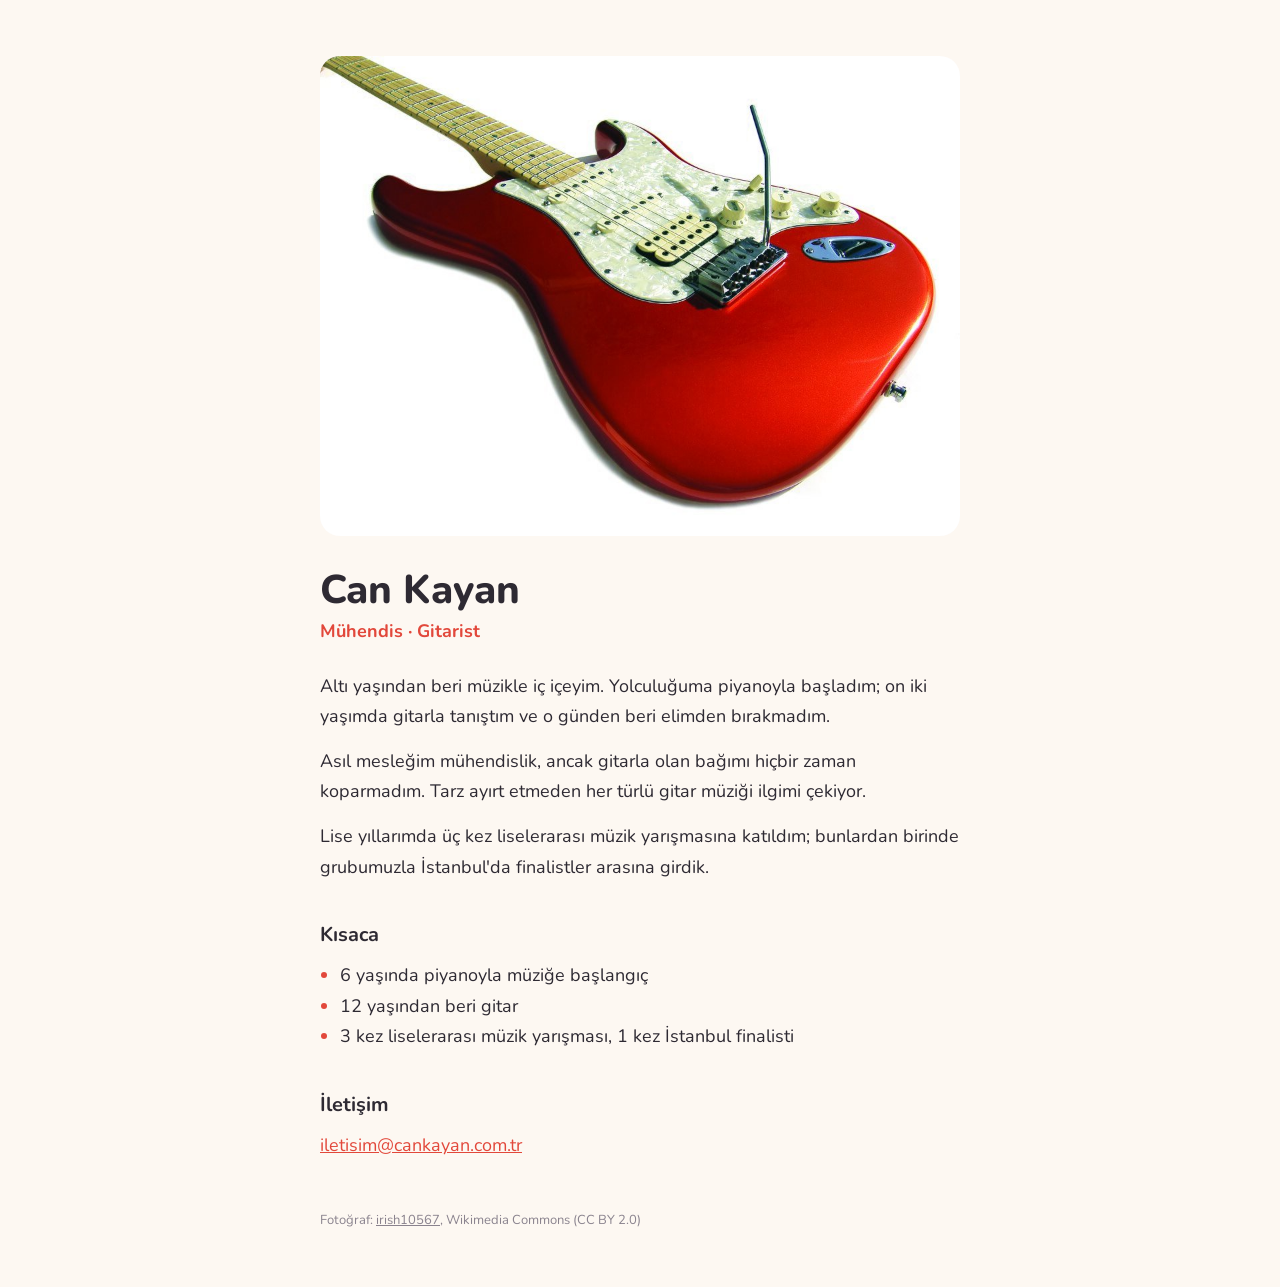
==== docs/index.html @ 17ed942e "Sade gitar özgeçmiş sayfası eklendi. Co-Authored-By: Claude Opus 5.5 <noreply@anthropic.com>" ====
<!DOCTYPE html>
<html lang="tr">
<head>
  <meta charset="UTF-8">
  <meta name="viewport" content="width=device-width, initial-scale=1">
  <title>Can Kayan · Gitar</title>
  <link rel="preconnect" href="https://fonts.googleapis.com">
  <link rel="preconnect" href="https://fonts.gstatic.com" crossorigin>
  <link href="https://fonts.googleapis.com/css2?family=Nunito:wght@400;700;800&display=swap" rel="stylesheet">
  <style>
    body {
      margin: 0;
      background: #fdf8f2;
      color: #2e2a33;
      font: 400 18px/1.7 "Nunito", system-ui, sans-serif;
    }
    main { max-width: 640px; margin: 0 auto; padding: 56px 16px; }
    img { width: 100%; height: auto; display: block; border-radius: 20px; }
    h1 { font-size: 40px; font-weight: 800; line-height: 1.1; margin: 32px 0 4px; }
    h2 { font-size: 20px; margin: 36px 0 8px; }
    .unvan { color: #e2483b; font-weight: 700; margin: 0 0 24px; }
    p { margin: 0 0 14px; }
    ul { padding-left: 20px; margin: 0; }
    li::marker { color: #e2483b; }
    a { color: #e2483b; }
    footer { margin-top: 48px; font-size: 13px; color: #8a838e; }
    footer a { color: inherit; }
  </style>
</head>
<body>
  <main>
    <img src="images/gitar-kirmizi.jpg" alt="Kırmızı elektro gitar" width="960" height="720">

    <h1>Can Kayan</h1>
    <p class="unvan">Mühendis · Gitarist</p>

    <p>
      Altı yaşından beri müzikle iç içeyim. Yolculuğuma piyanoyla başladım;
      on iki yaşımda gitarla tanıştım ve o günden beri elimden bırakmadım.
    </p>
    <p>
      Asıl mesleğim mühendislik, ancak gitarla olan bağımı hiçbir zaman koparmadım.
      Tarz ayırt etmeden her türlü gitar müziği ilgimi çekiyor.
    </p>
    <p>
      Lise yıllarımda üç kez liselerarası müzik yarışmasına katıldım; bunlardan
      birinde grubumuzla İstanbul'da finalistler arasına girdik.
    </p>

    <h2>Kısaca</h2>
    <ul>
      <li>6 yaşında piyanoyla müziğe başlangıç</li>
      <li>12 yaşından beri gitar</li>
      <li>3 kez liselerarası müzik yarışması, 1 kez İstanbul finalisti</li>
    </ul>

    <h2>İletişim</h2>
    <p><a href="mailto:iletisim@cankayan.com.tr">iletisim@cankayan.com.tr</a></p>

    <footer>
      Fotoğraf: <a href="https://commons.wikimedia.org/wiki/File:Fender_Deluxe_Stratocaster_HSS_(2008-11-02_12.49.15_by_irish10567).jpg">irish10567</a>, Wikimedia Commons (CC BY 2.0)
    </footer>
  </main>
</body>
</html>
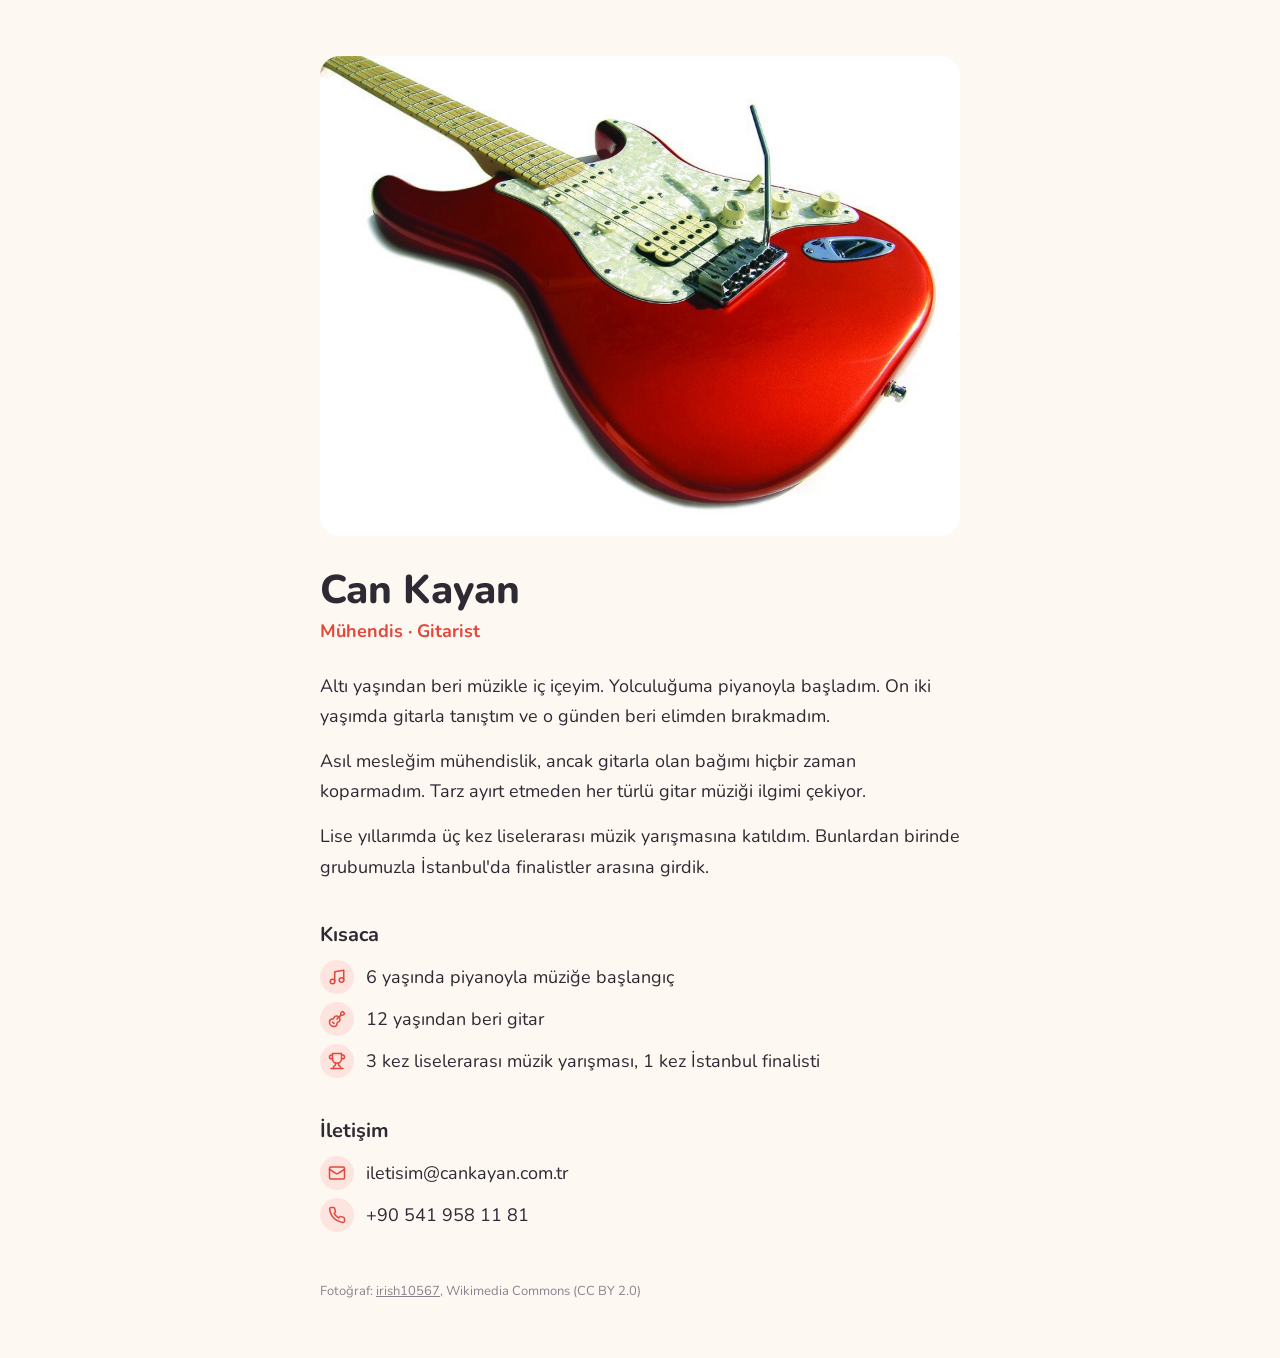
==== commit b2e2ca1b: "İkonlar eklendi. Co-Authored-By: Claude Opus 5.5 <noreply@anthropic.com>" ====
--- a/docs/index.html
+++ b/docs/index.html
@@ -20,9 +20,20 @@
     h2 { font-size: 20px; margin: 36px 0 8px; }
     .unvan { color: #e2483b; font-weight: 700; margin: 0 0 24px; }
     p { margin: 0 0 14px; }
-    ul { padding-left: 20px; margin: 0; }
-    li::marker { color: #e2483b; }
+    ul { list-style: none; padding: 0; margin: 0; }
+    li { display: flex; align-items: center; gap: 12px; margin-bottom: 8px; }
     a { color: #e2483b; }
+    .ikon {
+      width: 34px; height: 34px; flex: none;
+      display: grid; place-items: center;
+      background: #fde4df; color: #e2483b; border-radius: 50%;
+    }
+    .ikon svg {
+      width: 18px; height: 18px;
+      fill: none; stroke: currentColor; stroke-width: 2; stroke-linecap: round; stroke-linejoin: round;
+    }
+    .iletisim a { color: inherit; text-decoration: none; }
+    .iletisim a:hover { color: #e2483b; }
     footer { margin-top: 48px; font-size: 13px; color: #8a838e; }
     footer a { color: inherit; }
   </style>
@@ -35,27 +46,39 @@
     <p class="unvan">Mühendis · Gitarist</p>
 
     <p>
-      Altı yaşından beri müzikle iç içeyim. Yolculuğuma piyanoyla başladım;
-      on iki yaşımda gitarla tanıştım ve o günden beri elimden bırakmadım.
+      Altı yaşından beri müzikle iç içeyim. Yolculuğuma piyanoyla başladım.
+      On iki yaşımda gitarla tanıştım ve o günden beri elimden bırakmadım.
     </p>
     <p>
       Asıl mesleğim mühendislik, ancak gitarla olan bağımı hiçbir zaman koparmadım.
       Tarz ayırt etmeden her türlü gitar müziği ilgimi çekiyor.
     </p>
     <p>
-      Lise yıllarımda üç kez liselerarası müzik yarışmasına katıldım; bunlardan
+      Lise yıllarımda üç kez liselerarası müzik yarışmasına katıldım. Bunlardan
       birinde grubumuzla İstanbul'da finalistler arasına girdik.
     </p>
 
     <h2>Kısaca</h2>
     <ul>
-      <li>6 yaşında piyanoyla müziğe başlangıç</li>
-      <li>12 yaşından beri gitar</li>
-      <li>3 kez liselerarası müzik yarışması, 1 kez İstanbul finalisti</li>
+      <li><span class="ikon"><svg><use href="#i-nota"/></svg></span>6 yaşında piyanoyla müziğe başlangıç</li>
+      <li><span class="ikon"><svg><use href="#i-gitar"/></svg></span>12 yaşından beri gitar</li>
+      <li><span class="ikon"><svg><use href="#i-kupa"/></svg></span>3 kez liselerarası müzik yarışması, 1 kez İstanbul finalisti</li>
     </ul>
 
     <h2>İletişim</h2>
-    <p><a href="mailto:iletisim@cankayan.com.tr">iletisim@cankayan.com.tr</a></p>
+    <ul class="iletisim">
+      <li><span class="ikon"><svg><use href="#i-posta"/></svg></span><a href="mailto:iletisim@cankayan.com.tr">iletisim@cankayan.com.tr</a></li>
+      <li><span class="ikon"><svg><use href="#i-telefon"/></svg></span><a href="tel:+905419581181">+90 541 958 11 81</a></li>
+    </ul>
+
+    <!-- Lucide ikonları (ISC lisansı) -->
+    <svg width="0" height="0" style="position: absolute" aria-hidden="true">
+      <symbol id="i-nota" viewBox="0 0 24 24"><path d="M9 18V5l12-2v13"/><circle cx="6" cy="18" r="3"/><circle cx="18" cy="16" r="3"/></symbol>
+      <symbol id="i-gitar" viewBox="0 0 24 24"><path d="m11.9 12.1 4.514-4.514"/><path d="M20.1 2.3a1 1 0 0 0-1.4 0l-1.114 1.114A2 2 0 0 0 17 4.828v1.344a2 2 0 0 1-.586 1.414A2 2 0 0 1 17.828 7h1.344a2 2 0 0 0 1.414-.586L21.7 5.3a1 1 0 0 0 0-1.4z"/><path d="m6 16 2 2"/><path d="M8.2 9.9C8.7 8.8 9.8 8 11 8c2.8 0 5 2.2 5 5 0 1.2-.8 2.3-1.9 2.8l-.9.4A2 2 0 0 0 12 18a4 4 0 0 1-4 4c-3.3 0-6-2.7-6-6a4 4 0 0 1 4-4 2 2 0 0 0 1.8-1.2z"/></symbol>
+      <symbol id="i-kupa" viewBox="0 0 24 24"><path d="M6 9H4.5a2.5 2.5 0 0 1 0-5H6"/><path d="M18 9h1.5a2.5 2.5 0 0 0 0-5H18"/><path d="M4 22h16"/><path d="M10 14.66V17c0 .55-.47.98-.97 1.21C7.85 18.75 7 20.24 7 22"/><path d="M14 14.66V17c0 .55.47.98.97 1.21C16.15 18.75 17 20.24 17 22"/><path d="M18 2H6v7a6 6 0 0 0 12 0V2Z"/></symbol>
+      <symbol id="i-posta" viewBox="0 0 24 24"><rect width="20" height="16" x="2" y="4" rx="2"/><path d="m22 7-8.97 5.7a1.94 1.94 0 0 1-2.06 0L2 7"/></symbol>
+      <symbol id="i-telefon" viewBox="0 0 24 24"><path d="M22 16.92v3a2 2 0 0 1-2.18 2 19.79 19.79 0 0 1-8.63-3.07 19.5 19.5 0 0 1-6-6 19.79 19.79 0 0 1-3.07-8.67A2 2 0 0 1 4.11 2h3a2 2 0 0 1 2 1.72 12.84 12.84 0 0 0 .7 2.81 2 2 0 0 1-.45 2.11L8.09 9.91a16 16 0 0 0 6 6l1.27-1.27a2 2 0 0 1 2.11-.45 12.84 12.84 0 0 0 2.81.7A2 2 0 0 1 22 16.92z"/></symbol>
+    </svg>
 
     <footer>
       Fotoğraf: <a href="https://commons.wikimedia.org/wiki/File:Fender_Deluxe_Stratocaster_HSS_(2008-11-02_12.49.15_by_irish10567).jpg">irish10567</a>, Wikimedia Commons (CC BY 2.0)
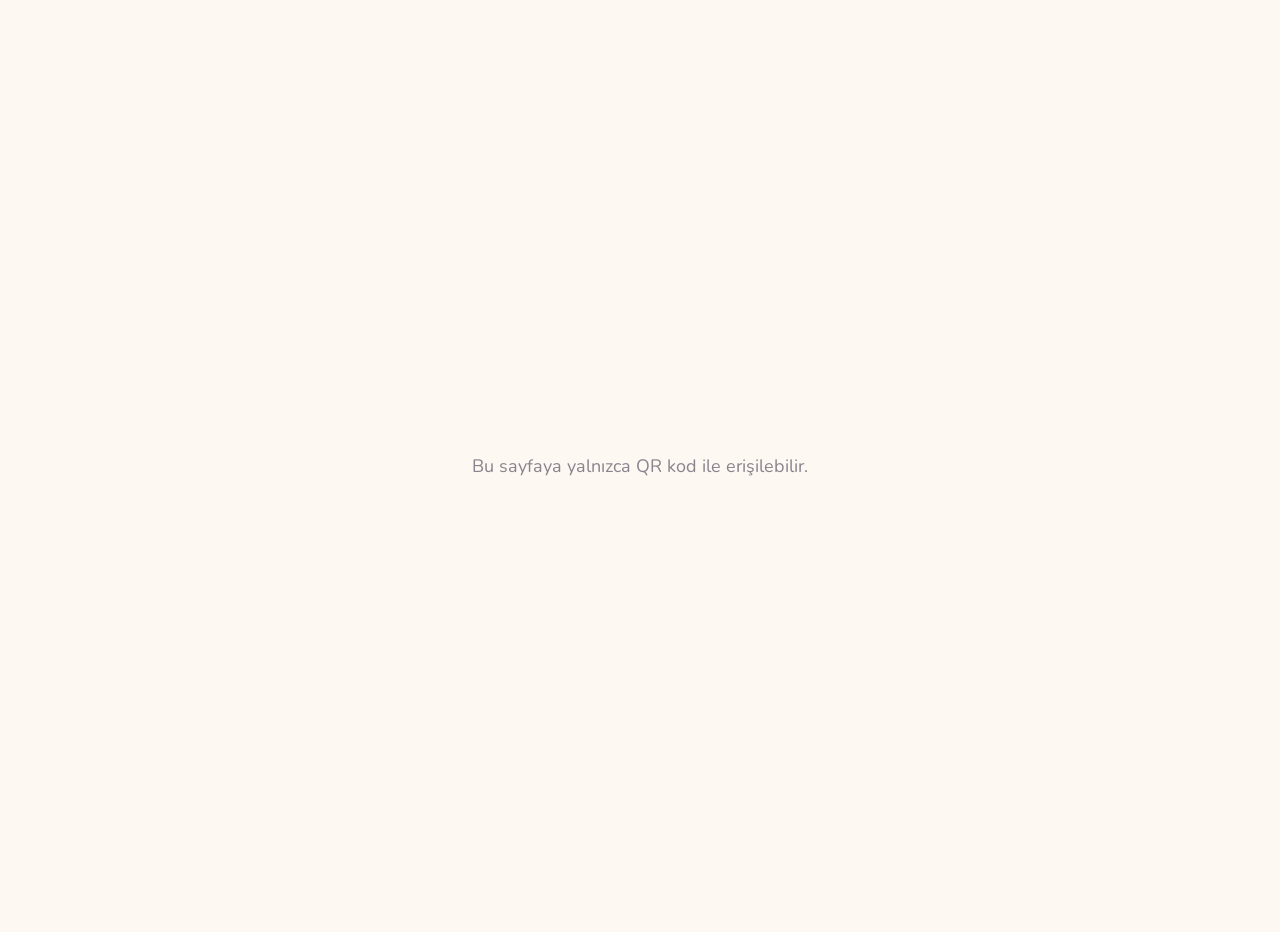
==== commit d792fc67: "Sayfa yalnızca QR kod linkiyle açılacak şekilde düzenlendi. Co-Authored-By: Claude Opus 5.5 <noreply" ====
--- a/docs/index.html
+++ b/docs/index.html
@@ -3,7 +3,15 @@
 <head>
   <meta charset="UTF-8">
   <meta name="viewport" content="width=device-width, initial-scale=1">
+  <meta name="robots" content="noindex, nofollow">
   <title>Can Kayan · Gitar</title>
+  <script>
+    // Sayfa yalnızca QR koddaki link ile açılır: https://www.cankayan.com.tr/?qrvalue=dYGYGMZd
+    var QR_DEGERI = "dYGYGMZd";
+    if (new URLSearchParams(location.search).get("qrvalue") === QR_DEGERI) {
+      document.documentElement.classList.add("acik");
+    }
+  </script>
   <link rel="preconnect" href="https://fonts.googleapis.com">
   <link rel="preconnect" href="https://fonts.gstatic.com" crossorigin>
   <link href="https://fonts.googleapis.com/css2?family=Nunito:wght@400;700;800&display=swap" rel="stylesheet">
@@ -36,9 +44,13 @@
     .iletisim a:hover { color: #e2483b; }
     footer { margin-top: 48px; font-size: 13px; color: #8a838e; }
     footer a { color: inherit; }
+    main, .acik .kapali { display: none; }
+    .acik main { display: block; }
+    .kapali { min-height: 100vh; display: grid; place-items: center; padding: 16px; text-align: center; color: #8a838e; }
   </style>
 </head>
 <body>
+  <div class="kapali">Bu sayfaya yalnızca QR kod ile erişilebilir.</div>
   <main>
     <img src="images/gitar-kirmizi.jpg" alt="Kırmızı elektro gitar" width="960" height="720">
 
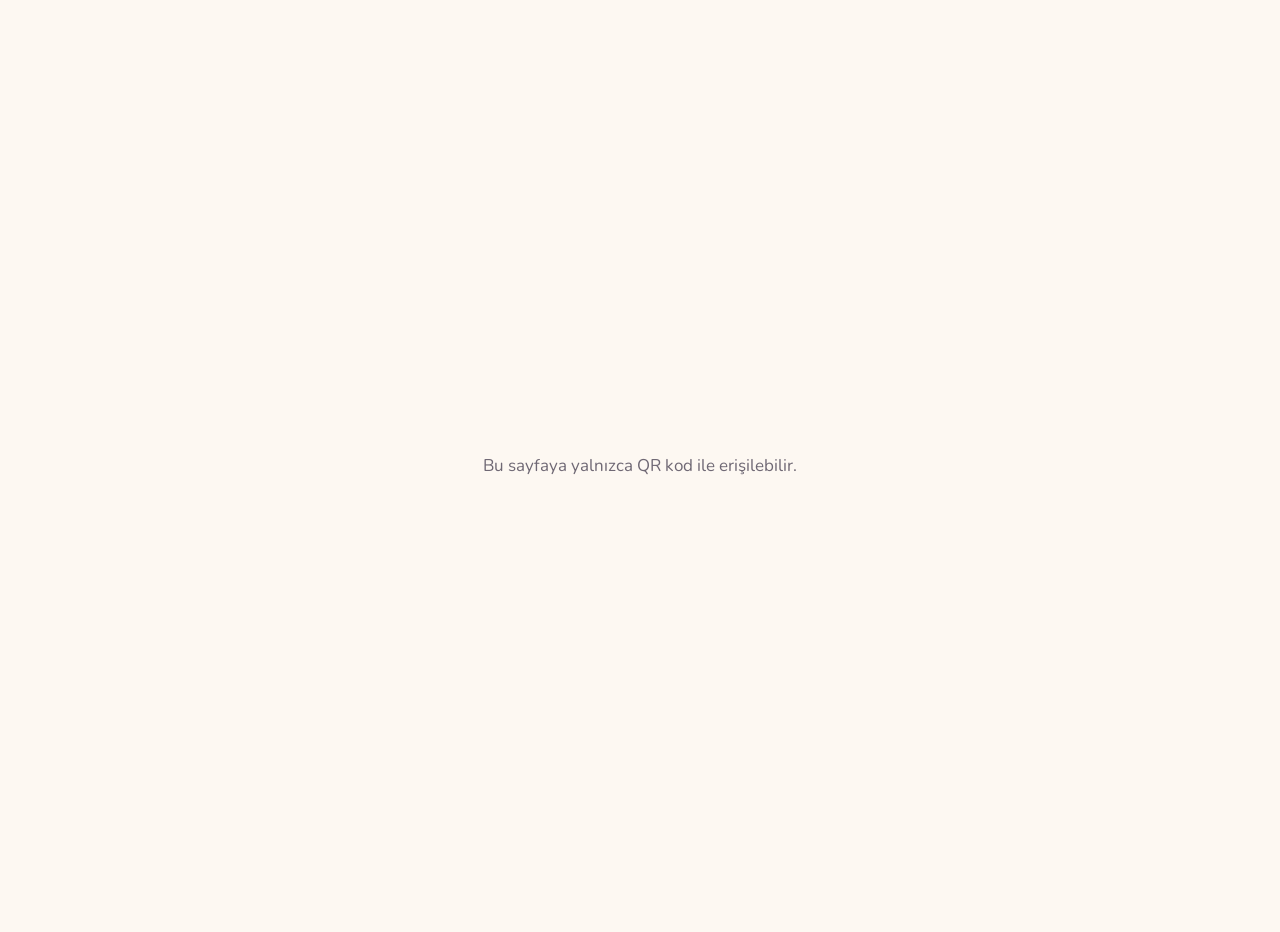
==== commit 1f700487: "Ana sayfa sade gitar dersi sayfasıyla değiştirildi. Co-Authored-By: Claude Opus 5.5 <noreply@anthrop" ====
--- a/docs/index.html
+++ b/docs/index.html
@@ -2,9 +2,9 @@
 <html lang="tr">
 <head>
   <meta charset="UTF-8">
-  <meta name="viewport" content="width=device-width, initial-scale=1">
+  <meta name="viewport" content="width=device-width, initial-scale=1, viewport-fit=cover">
   <meta name="robots" content="noindex, nofollow">
-  <title>Can Kayan · Gitar</title>
+  <title>Can Kayan Gitar Dersleri</title>
   <script>
     // Sayfa yalnızca QR koddaki link ile açılır: https://www.cankayan.com.tr/?qrvalue=dYGYGMZd
     var QR_DEGERI = "dYGYGMZd";
@@ -16,85 +16,208 @@
   <link rel="preconnect" href="https://fonts.gstatic.com" crossorigin>
   <link href="https://fonts.googleapis.com/css2?family=Nunito:wght@400;700;800&display=swap" rel="stylesheet">
   <style>
+    /* Tek sütun, sade bölümler; mevcut sitenin krem + kırmızı çizgisi */
+    :root {
+      --bg: #fdf8f2;
+      --yuzey: #ffffff;
+      --yazi: #2e2a33;
+      --soluk: #6f6874;
+      --vurgu: #d63f32;
+      --vurgu-acik: #fde4df;
+      --cizgi: #efe4d8;
+      --font: "Nunito", system-ui, -apple-system, "Segoe UI", sans-serif;
+    }
+    @media (prefers-color-scheme: dark) {
+      :root:not([data-theme="light"]) {
+        --bg: #1d1a1f; --yuzey: #29252b; --yazi: #f2ece6; --soluk: #b3aab5;
+        --vurgu: #ff7a6b; --vurgu-acik: #45282a; --cizgi: #3a3438;
+        color-scheme: dark;
+      }
+    }
+    :root[data-theme="dark"] {
+      --bg: #1d1a1f; --yuzey: #29252b; --yazi: #f2ece6; --soluk: #b3aab5;
+      --vurgu: #ff7a6b; --vurgu-acik: #45282a; --cizgi: #3a3438;
+      color-scheme: dark;
+    }
+
     body {
       margin: 0;
-      background: #fdf8f2;
-      color: #2e2a33;
-      font: 400 18px/1.7 "Nunito", system-ui, sans-serif;
-    }
-    main { max-width: 640px; margin: 0 auto; padding: 56px 16px; }
-    img { width: 100%; height: auto; display: block; border-radius: 20px; }
-    h1 { font-size: 40px; font-weight: 800; line-height: 1.1; margin: 32px 0 4px; }
-    h2 { font-size: 20px; margin: 36px 0 8px; }
-    .unvan { color: #e2483b; font-weight: 700; margin: 0 0 24px; }
-    p { margin: 0 0 14px; }
-    ul { list-style: none; padding: 0; margin: 0; }
-    li { display: flex; align-items: center; gap: 12px; margin-bottom: 8px; }
-    a { color: #e2483b; }
+      background: var(--bg);
+      color: var(--yazi);
+      font: 400 17px/1.7 var(--font);
+    }
+    main {
+      max-width: 720px; margin: 0 auto;
+      padding-block: 48px 40px;
+      padding-left: max(16px, env(safe-area-inset-left, 0px));
+      padding-right: max(16px, env(safe-area-inset-right, 0px));
+      display: grid; gap: 56px;
+    }
+    img { max-width: 100%; height: auto; display: block; }
+    h1, h2, h3 { margin: 0; line-height: 1.2; text-wrap: balance; }
+    h1 { font-size: clamp(32px, 6vw, 44px); font-weight: 800; }
+    h2 { font-size: 24px; font-weight: 800; margin-bottom: 16px; }
+    h3 { font-size: 17px; font-weight: 800; }
+    p { margin: 0; }
+    a { color: var(--vurgu); }
+    a:focus-visible { outline: 3px solid var(--vurgu); outline-offset: 3px; border-radius: 6px; }
+
+    .ust-baslik {
+      font-size: 13px; font-weight: 800; letter-spacing: .08em; text-transform: uppercase;
+      color: var(--vurgu); margin-bottom: 8px;
+    }
+    .soluk { color: var(--soluk); }
+
+    /* Üst kısım */
+    .giris { display: grid; gap: 24px; }
+    .giris img { border-radius: 20px; }
+    .giris .metin { display: grid; gap: 14px; }
+    .buton {
+      justify-self: start;
+      display: inline-block; padding: 12px 24px; border-radius: 999px;
+      background: var(--vurgu); color: var(--bg); font-weight: 800; text-decoration: none;
+    }
+
+    /* İkonlu maddeler */
     .ikon {
-      width: 34px; height: 34px; flex: none;
+      width: 38px; height: 38px; flex: none;
       display: grid; place-items: center;
-      background: #fde4df; color: #e2483b; border-radius: 50%;
+      background: var(--vurgu-acik); color: var(--vurgu); border-radius: 50%;
     }
     .ikon svg {
-      width: 18px; height: 18px;
+      width: 19px; height: 19px;
       fill: none; stroke: currentColor; stroke-width: 2; stroke-linecap: round; stroke-linejoin: round;
     }
-    .iletisim a { color: inherit; text-decoration: none; }
-    .iletisim a:hover { color: #e2483b; }
-    footer { margin-top: 48px; font-size: 13px; color: #8a838e; }
+    .maddeler { display: grid; grid-template-columns: 1fr 1fr; gap: 24px; }
+    .madde { display: flex; gap: 14px; min-width: 0; }
+    .madde p { font-size: 15.5px; color: var(--soluk); }
+
+    /* Adımlar */
+    .adimlar { list-style: none; margin: 0; padding: 0; display: grid; grid-template-columns: repeat(3, 1fr); gap: 16px; counter-reset: adim; }
+    .adimlar li { counter-increment: adim; border-top: 3px solid var(--vurgu); padding-top: 12px; min-width: 0; }
+    .adimlar li::before { content: counter(adim); font-weight: 800; color: var(--vurgu); font-size: 15px; }
+    .adimlar p { font-size: 15.5px; color: var(--soluk); }
+
+    /* Ders seçenekleri */
+    .secenekler { display: grid; grid-template-columns: 1fr 1fr; gap: 16px; margin-bottom: 14px; }
+    .secenek { background: var(--yuzey); border: 1.5px solid var(--cizgi); border-radius: 16px; padding: 18px 20px; display: flex; gap: 14px; }
+    .secenek p { font-size: 15.5px; color: var(--soluk); }
+
+    /* İletişim */
+    .iletisim { list-style: none; margin: 0; padding: 0; display: grid; gap: 10px; }
+    .iletisim li { display: flex; align-items: center; gap: 14px; }
+    .iletisim a { color: inherit; text-decoration: none; font-weight: 700; }
+    .iletisim a:hover { color: var(--vurgu); }
+
+    footer { font-size: 13px; color: var(--soluk); border-top: 1px solid var(--cizgi); padding-top: 16px; }
     footer a { color: inherit; }
+
     main, .acik .kapali { display: none; }
-    .acik main { display: block; }
-    .kapali { min-height: 100vh; display: grid; place-items: center; padding: 16px; text-align: center; color: #8a838e; }
+    .acik main { display: grid; }
+    .kapali { min-height: 100vh; display: grid; place-items: center; padding: 16px; text-align: center; color: var(--soluk); }
+
+    @media (max-width: 600px) {
+      main { gap: 44px; padding-block: 28px 32px; }
+      .maddeler, .adimlar, .secenekler { grid-template-columns: 1fr; }
+    }
   </style>
 </head>
 <body>
   <div class="kapali">Bu sayfaya yalnızca QR kod ile erişilebilir.</div>
   <main>
-    <img src="images/gitar-kirmizi.jpg" alt="Kırmızı elektro gitar" width="960" height="720">
-
-    <h1>Can Kayan</h1>
-    <p class="unvan">Mühendis · Gitarist</p>
-
-    <p>
-      Altı yaşından beri müzikle iç içeyim. Yolculuğuma piyanoyla başladım.
-      On iki yaşımda gitarla tanıştım ve o günden beri elimden bırakmadım.
-    </p>
-    <p>
-      Asıl mesleğim mühendislik, ancak gitarla olan bağımı hiçbir zaman koparmadım.
-      Tarz ayırt etmeden her türlü gitar müziği ilgimi çekiyor.
-    </p>
-    <p>
-      Lise yıllarımda üç kez liselerarası müzik yarışmasına katıldım. Bunlardan
-      birinde grubumuzla İstanbul'da finalistler arasına girdik.
-    </p>
-
-    <h2>Kısaca</h2>
-    <ul>
-      <li><span class="ikon"><svg><use href="#i-nota"/></svg></span>6 yaşında piyanoyla müziğe başlangıç</li>
-      <li><span class="ikon"><svg><use href="#i-gitar"/></svg></span>12 yaşından beri gitar</li>
-      <li><span class="ikon"><svg><use href="#i-kupa"/></svg></span>3 kez liselerarası müzik yarışması, 1 kez İstanbul finalisti</li>
-    </ul>
-
-    <h2>İletişim</h2>
-    <ul class="iletisim">
-      <li><span class="ikon"><svg><use href="#i-posta"/></svg></span><a href="mailto:iletisim@cankayan.com.tr">iletisim@cankayan.com.tr</a></li>
-      <li><span class="ikon"><svg><use href="#i-telefon"/></svg></span><a href="tel:+905419581181">+90 541 958 11 81</a></li>
-    </ul>
-
-    <!-- Lucide ikonları (ISC lisansı) -->
-    <svg width="0" height="0" style="position: absolute" aria-hidden="true">
-      <symbol id="i-nota" viewBox="0 0 24 24"><path d="M9 18V5l12-2v13"/><circle cx="6" cy="18" r="3"/><circle cx="18" cy="16" r="3"/></symbol>
-      <symbol id="i-gitar" viewBox="0 0 24 24"><path d="m11.9 12.1 4.514-4.514"/><path d="M20.1 2.3a1 1 0 0 0-1.4 0l-1.114 1.114A2 2 0 0 0 17 4.828v1.344a2 2 0 0 1-.586 1.414A2 2 0 0 1 17.828 7h1.344a2 2 0 0 0 1.414-.586L21.7 5.3a1 1 0 0 0 0-1.4z"/><path d="m6 16 2 2"/><path d="M8.2 9.9C8.7 8.8 9.8 8 11 8c2.8 0 5 2.2 5 5 0 1.2-.8 2.3-1.9 2.8l-.9.4A2 2 0 0 0 12 18a4 4 0 0 1-4 4c-3.3 0-6-2.7-6-6a4 4 0 0 1 4-4 2 2 0 0 0 1.8-1.2z"/></symbol>
-      <symbol id="i-kupa" viewBox="0 0 24 24"><path d="M6 9H4.5a2.5 2.5 0 0 1 0-5H6"/><path d="M18 9h1.5a2.5 2.5 0 0 0 0-5H18"/><path d="M4 22h16"/><path d="M10 14.66V17c0 .55-.47.98-.97 1.21C7.85 18.75 7 20.24 7 22"/><path d="M14 14.66V17c0 .55.47.98.97 1.21C16.15 18.75 17 20.24 17 22"/><path d="M18 2H6v7a6 6 0 0 0 12 0V2Z"/></symbol>
-      <symbol id="i-posta" viewBox="0 0 24 24"><rect width="20" height="16" x="2" y="4" rx="2"/><path d="m22 7-8.97 5.7a1.94 1.94 0 0 1-2.06 0L2 7"/></symbol>
-      <symbol id="i-telefon" viewBox="0 0 24 24"><path d="M22 16.92v3a2 2 0 0 1-2.18 2 19.79 19.79 0 0 1-8.63-3.07 19.5 19.5 0 0 1-6-6 19.79 19.79 0 0 1-3.07-8.67A2 2 0 0 1 4.11 2h3a2 2 0 0 1 2 1.72 12.84 12.84 0 0 0 .7 2.81 2 2 0 0 1-.45 2.11L8.09 9.91a16 16 0 0 0 6 6l1.27-1.27a2 2 0 0 1 2.11-.45 12.84 12.84 0 0 0 2.81.7A2 2 0 0 1 22 16.92z"/></symbol>
-    </svg>
+    <header class="giris">
+      <img src="images/gitar-kirmizi.jpg" alt="Kırmızı elektro gitar" width="960" height="720">
+      <div class="metin">
+        <div>
+          <div class="ust-baslik">Elektro ve akustik gitar dersleri</div>
+          <h1>Can Kayan ile gitar öğren</h1>
+        </div>
+        <p class="soluk">
+          Birebir ve online derslerde tekniği, müzik teorisini ve sevdiğin şarkıları birlikte çalışıyoruz.
+          Hiç başlamamış olsan da, yıllardır çalıyor olsan da sana uygun bir yol çizeriz.
+        </p>
+        <a class="buton" href="#iletisim">Deneme dersi için yaz</a>
+      </div>
+    </header>
+
+    <section>
+      <h2>Derslerde neler var?</h2>
+      <div class="maddeler">
+        <div class="madde">
+          <span class="ikon"><svg><use href="#i-gitar"/></svg></span>
+          <div><h3>Teknik ve ritim</h3><p>Doğru duruş, pena tekniği, temiz akor geçişleri ve metronomla ritim çalışması.</p></div>
+        </div>
+        <div class="madde">
+          <span class="ikon"><svg><use href="#i-kitap"/></svg></span>
+          <div><h3>Müzik teorisi</h3><p>Aralıklar, gamlar ve akorlar. Ezberlemek yerine mantığını anlayarak.</p></div>
+        </div>
+        <div class="madde">
+          <span class="ikon"><svg><use href="#i-nota"/></svg></span>
+          <div><h3>Sevdiğin şarkılar</h3><p>Her seviyede, senin dinlediğin müzikten seçilmiş parçalar.</p></div>
+        </div>
+        <div class="madde">
+          <span class="ikon"><svg><use href="#i-takvim"/></svg></span>
+          <div><h3>Haftalık çalışma planı</h3><p>Her dersin sonunda o haftaya özel kısa ödevler.</p></div>
+        </div>
+      </div>
+    </section>
+
+    <section>
+      <h2>Nasıl başlıyoruz?</h2>
+      <ol class="adimlar">
+        <li><h3>Tanışma dersi</h3><p>Seviyeni ve hedeflerini konuşuyoruz.</p></li>
+        <li><h3>Sana özel plan</h3><p>Neye, hangi sırayla çalışacağımızı belirliyoruz.</p></li>
+        <li><h3>Haftalık dersler</h3><p>Düzenli ders ve ödevlerle adım adım ilerliyoruz.</p></li>
+      </ol>
+    </section>
+
+    <section>
+      <h2>Ders seçenekleri</h2>
+      <div class="secenekler">
+        <div class="secenek">
+          <span class="ikon"><svg><use href="#i-kisi"/></svg></span>
+          <div><h3>Yüz yüze</h3><p>Birebir, aynı ortamda ders.</p></div>
+        </div>
+        <div class="secenek">
+          <span class="ikon"><svg><use href="#i-ekran"/></svg></span>
+          <div><h3>Online</h3><p>Görüntülü görüşmeyle, bulunduğun yerden.</p></div>
+        </div>
+      </div>
+      <p class="soluk">Ücret ve uygun saatler için iletişime geçebilirsin.</p>
+    </section>
+
+    <section>
+      <h2>Hakkımda</h2>
+      <p>
+        Altı yaşında piyanoyla müziğe başladım, on iki yaşından beri gitar çalıyorum. Asıl mesleğim
+        mühendislik, ancak gitarı hiç bırakmadım ve her tarza ilgi duyuyorum. Lisedeyken üç kez
+        liselerarası müzik yarışmasına katıldım, bir keresinde grubumuzla İstanbul'da finale kaldık.
+      </p>
+    </section>
+
+    <section id="iletisim">
+      <h2>İletişim</h2>
+      <ul class="iletisim">
+        <li><span class="ikon"><svg><use href="#i-posta"/></svg></span><a href="mailto:iletisim@cankayan.com.tr">iletisim@cankayan.com.tr</a></li>
+        <li><span class="ikon"><svg><use href="#i-telefon"/></svg></span><a href="tel:+905419581181">+90 541 958 11 81</a></li>
+      </ul>
+    </section>
 
     <footer>
       Fotoğraf: <a href="https://commons.wikimedia.org/wiki/File:Fender_Deluxe_Stratocaster_HSS_(2008-11-02_12.49.15_by_irish10567).jpg">irish10567</a>, Wikimedia Commons (CC BY 2.0)
     </footer>
   </main>
+
+  <!-- Lucide ikonları (ISC lisansı) -->
+  <svg width="0" height="0" style="position: absolute" aria-hidden="true">
+    <symbol id="i-nota" viewBox="0 0 24 24"><path d="M9 18V5l12-2v13"/><circle cx="6" cy="18" r="3"/><circle cx="18" cy="16" r="3"/></symbol>
+    <symbol id="i-gitar" viewBox="0 0 24 24"><path d="m11.9 12.1 4.514-4.514"/><path d="M20.1 2.3a1 1 0 0 0-1.4 0l-1.114 1.114A2 2 0 0 0 17 4.828v1.344a2 2 0 0 1-.586 1.414A2 2 0 0 1 17.828 7h1.344a2 2 0 0 0 1.414-.586L21.7 5.3a1 1 0 0 0 0-1.4z"/><path d="m6 16 2 2"/><path d="M8.2 9.9C8.7 8.8 9.8 8 11 8c2.8 0 5 2.2 5 5 0 1.2-.8 2.3-1.9 2.8l-.9.4A2 2 0 0 0 12 18a4 4 0 0 1-4 4c-3.3 0-6-2.7-6-6a4 4 0 0 1 4-4 2 2 0 0 0 1.8-1.2z"/></symbol>
+    <symbol id="i-kitap" viewBox="0 0 24 24"><path d="M2 3h6a4 4 0 0 1 4 4v14a3 3 0 0 0-3-3H2z"/><path d="M22 3h-6a4 4 0 0 0-4 4v14a3 3 0 0 1 3-3h7z"/></symbol>
+    <symbol id="i-takvim" viewBox="0 0 24 24"><rect width="18" height="18" x="3" y="4" rx="2"/><path d="M16 2v4"/><path d="M8 2v4"/><path d="M3 10h18"/><path d="m9 16 2 2 4-4"/></symbol>
+    <symbol id="i-kisi" viewBox="0 0 24 24"><path d="M16 21v-2a4 4 0 0 0-4-4H6a4 4 0 0 0-4 4v2"/><circle cx="9" cy="7" r="4"/><path d="M22 21v-2a4 4 0 0 0-3-3.87"/><path d="M16 3.13a4 4 0 0 1 0 7.75"/></symbol>
+    <symbol id="i-ekran" viewBox="0 0 24 24"><rect width="20" height="14" x="2" y="3" rx="2"/><path d="M8 21h8"/><path d="M12 17v4"/></symbol>
+    <symbol id="i-posta" viewBox="0 0 24 24"><rect width="20" height="16" x="2" y="4" rx="2"/><path d="m22 7-8.97 5.7a1.94 1.94 0 0 1-2.06 0L2 7"/></symbol>
+    <symbol id="i-telefon" viewBox="0 0 24 24"><path d="M22 16.92v3a2 2 0 0 1-2.18 2 19.79 19.79 0 0 1-8.63-3.07 19.5 19.5 0 0 1-6-6 19.79 19.79 0 0 1-3.07-8.67A2 2 0 0 1 4.11 2h3a2 2 0 0 1 2 1.72 12.84 12.84 0 0 0 .7 2.81 2 2 0 0 1-.45 2.11L8.09 9.91a16 16 0 0 0 6 6l1.27-1.27a2 2 0 0 1 2.11-.45 12.84 12.84 0 0 0 2.81.7A2 2 0 0 1 22 16.92z"/></symbol>
+  </svg>
 </body>
 </html>
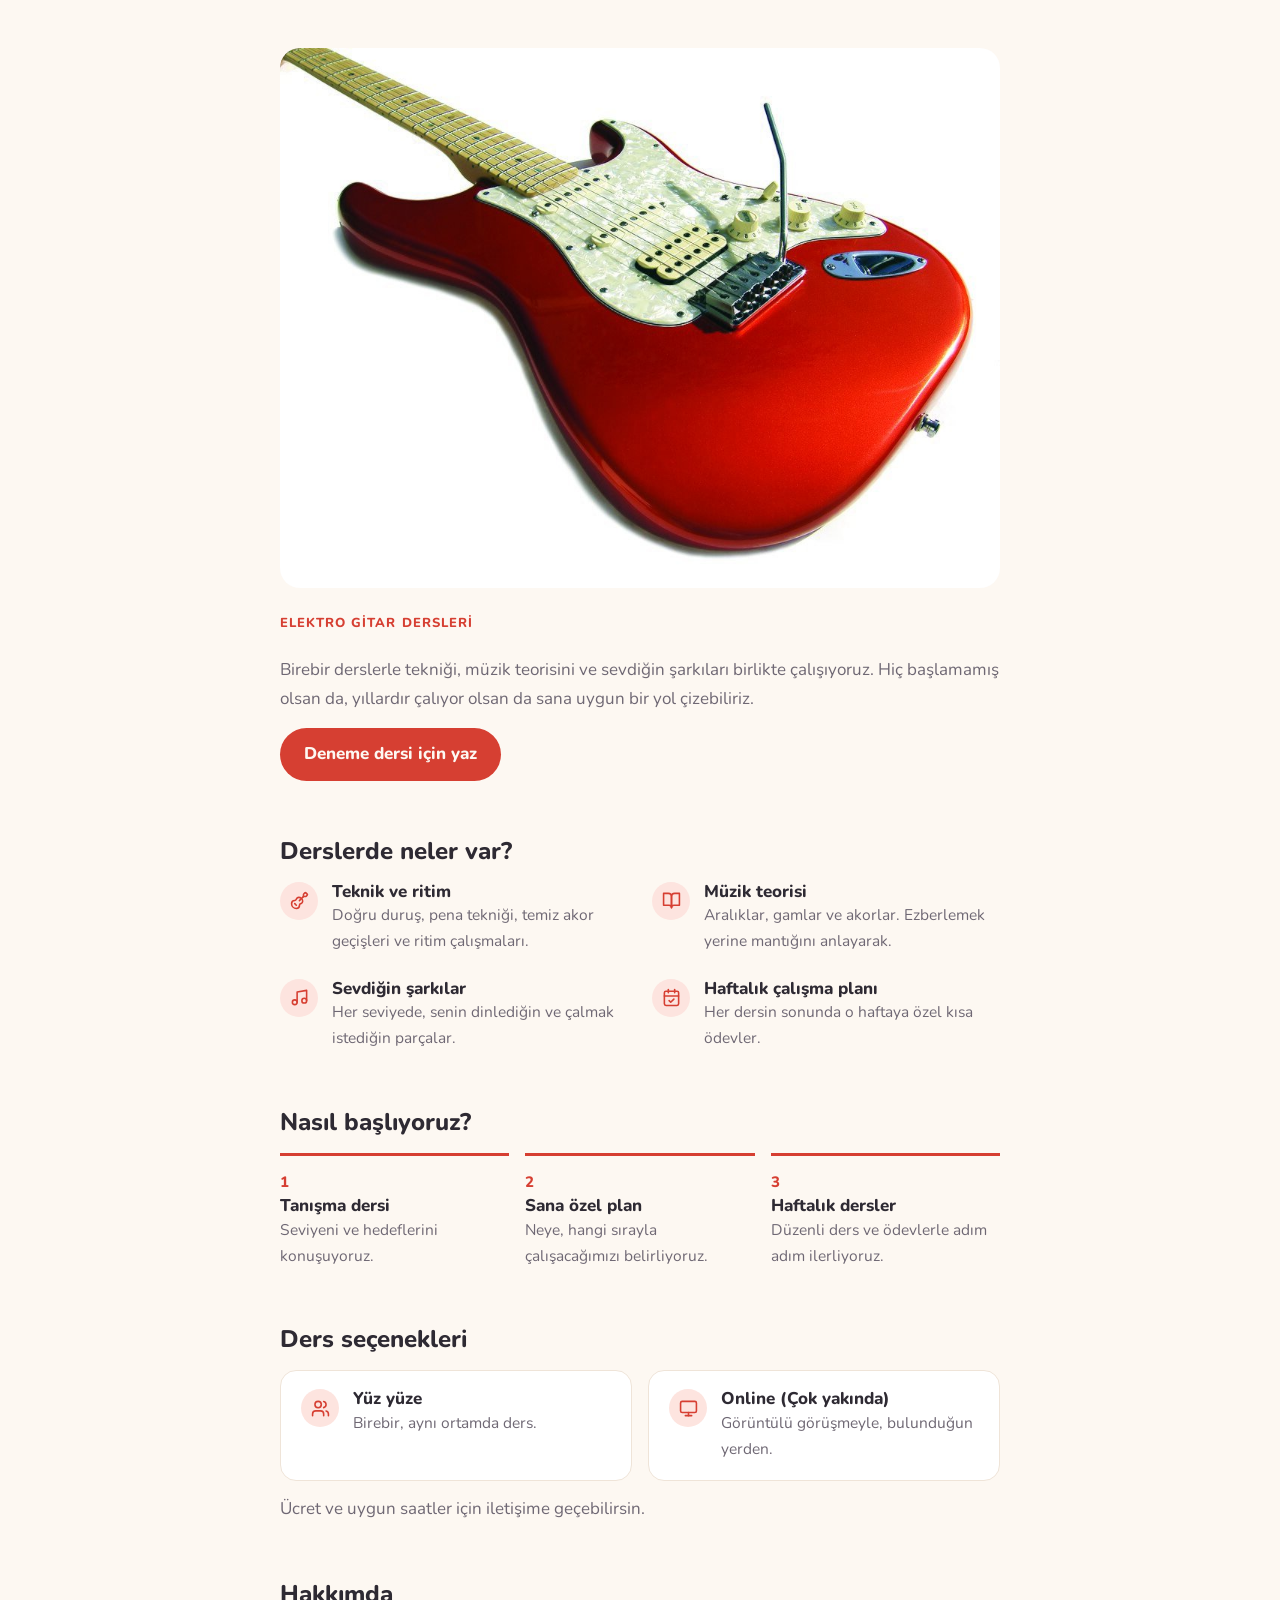
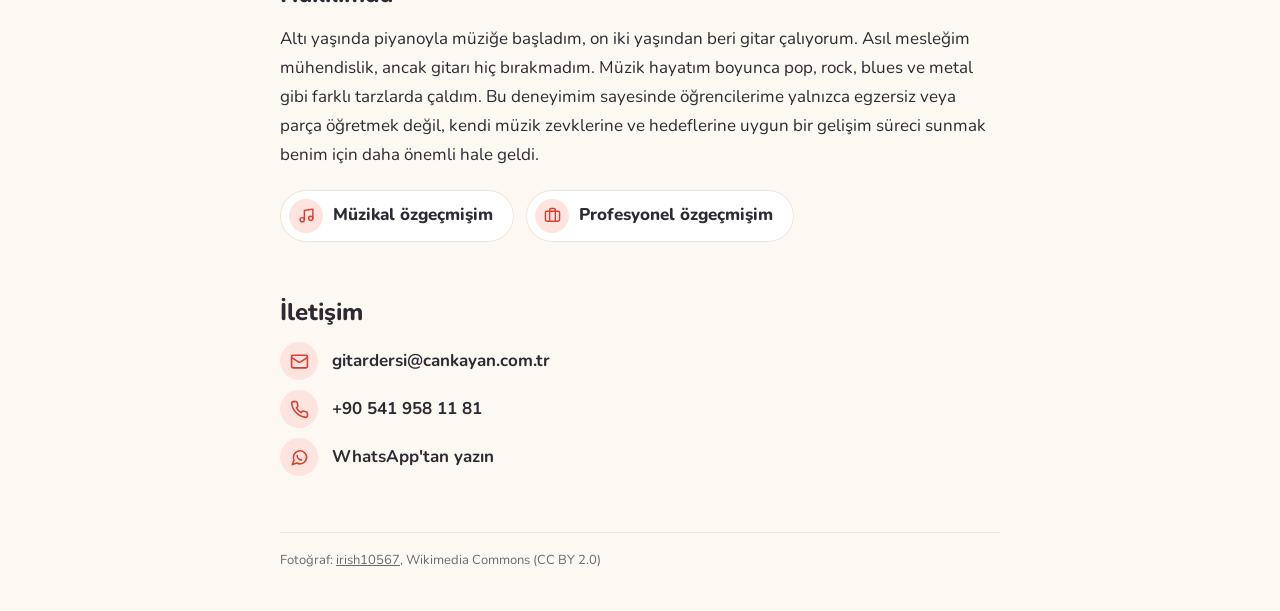
==== commit e1ff9966: "Özgeçmiş butonları ve taslak sayfalar eklendi, QR kısıtlaması kaldırıldı. Co-Authored-By: Claude Opu" ====
--- a/docs/index.html
+++ b/docs/index.html
@@ -3,15 +3,7 @@
 <head>
   <meta charset="UTF-8">
   <meta name="viewport" content="width=device-width, initial-scale=1, viewport-fit=cover">
-  <meta name="robots" content="noindex, nofollow">
-  <title>Can Kayan Gitar Dersleri</title>
-  <script>
-    // Sayfa yalnızca QR koddaki link ile açılır: https://www.cankayan.com.tr/?qrvalue=dYGYGMZd
-    var QR_DEGERI = "dYGYGMZd";
-    if (new URLSearchParams(location.search).get("qrvalue") === QR_DEGERI) {
-      document.documentElement.classList.add("acik");
-    }
-  </script>
+  <title>Elektro Gitar Dersleri</title>
   <link rel="preconnect" href="https://fonts.googleapis.com">
   <link rel="preconnect" href="https://fonts.gstatic.com" crossorigin>
   <link href="https://fonts.googleapis.com/css2?family=Nunito:wght@400;700;800&display=swap" rel="stylesheet">
@@ -112,9 +104,17 @@
     footer { font-size: 13px; color: var(--soluk); border-top: 1px solid var(--cizgi); padding-top: 16px; }
     footer a { color: inherit; }
 
-    main, .acik .kapali { display: none; }
-    .acik main { display: grid; }
-    .kapali { min-height: 100vh; display: grid; place-items: center; padding: 16px; text-align: center; color: var(--soluk); }
+    /* Özgeçmiş butonları */
+    .ozgecmisler { display: flex; flex-wrap: wrap; gap: 12px; margin-top: 20px; }
+    .ozgecmisler a {
+      display: inline-flex; align-items: center; gap: 10px;
+      padding: 8px 20px 8px 8px; border-radius: 999px;
+      border: 1.5px solid var(--cizgi); background: var(--yuzey);
+      color: var(--yazi); font-weight: 800; text-decoration: none;
+    }
+    .ozgecmisler a:hover { border-color: var(--vurgu); color: var(--vurgu); }
+    .ozgecmisler .ikon { width: 34px; height: 34px; }
+    .ozgecmisler .ikon svg { width: 17px; height: 17px; }
 
     @media (max-width: 600px) {
       main { gap: 44px; padding-block: 28px 32px; }
@@ -123,18 +123,17 @@
   </style>
 </head>
 <body>
-  <div class="kapali">Bu sayfaya yalnızca QR kod ile erişilebilir.</div>
   <main>
     <header class="giris">
       <img src="images/gitar-kirmizi.jpg" alt="Kırmızı elektro gitar" width="960" height="720">
       <div class="metin">
         <div>
-          <div class="ust-baslik">Elektro ve akustik gitar dersleri</div>
-          <h1>Can Kayan ile gitar öğren</h1>
+          <div class="ust-baslik">Elektro gitar dersleri</div>
+          <!-- <h1>Can Kayan ile gitar öğren</h1> -->
         </div>
         <p class="soluk">
-          Birebir ve online derslerde tekniği, müzik teorisini ve sevdiğin şarkıları birlikte çalışıyoruz.
-          Hiç başlamamış olsan da, yıllardır çalıyor olsan da sana uygun bir yol çizeriz.
+          Birebir derslerle tekniği, müzik teorisini ve sevdiğin şarkıları birlikte çalışıyoruz.
+          Hiç başlamamış olsan da, yıllardır çalıyor olsan da sana uygun bir yol çizebiliriz.
         </p>
         <a class="buton" href="#iletisim">Deneme dersi için yaz</a>
       </div>
@@ -145,7 +144,7 @@
       <div class="maddeler">
         <div class="madde">
           <span class="ikon"><svg><use href="#i-gitar"/></svg></span>
-          <div><h3>Teknik ve ritim</h3><p>Doğru duruş, pena tekniği, temiz akor geçişleri ve metronomla ritim çalışması.</p></div>
+          <div><h3>Teknik ve ritim</h3><p>Doğru duruş, pena tekniği, temiz akor geçişleri ve ritim çalışmaları.</p></div>
         </div>
         <div class="madde">
           <span class="ikon"><svg><use href="#i-kitap"/></svg></span>
@@ -153,7 +152,7 @@
         </div>
         <div class="madde">
           <span class="ikon"><svg><use href="#i-nota"/></svg></span>
-          <div><h3>Sevdiğin şarkılar</h3><p>Her seviyede, senin dinlediğin müzikten seçilmiş parçalar.</p></div>
+          <div><h3>Sevdiğin şarkılar</h3><p>Her seviyede, senin dinlediğin ve çalmak istediğin parçalar.</p></div>
         </div>
         <div class="madde">
           <span class="ikon"><svg><use href="#i-takvim"/></svg></span>
@@ -180,7 +179,7 @@
         </div>
         <div class="secenek">
           <span class="ikon"><svg><use href="#i-ekran"/></svg></span>
-          <div><h3>Online</h3><p>Görüntülü görüşmeyle, bulunduğun yerden.</p></div>
+          <div><h3>Online (Çok yakında)</h3><p>Görüntülü görüşmeyle, bulunduğun yerden.</p></div>
         </div>
       </div>
       <p class="soluk">Ücret ve uygun saatler için iletişime geçebilirsin.</p>
@@ -190,18 +189,24 @@
       <h2>Hakkımda</h2>
       <p>
         Altı yaşında piyanoyla müziğe başladım, on iki yaşından beri gitar çalıyorum. Asıl mesleğim
-        mühendislik, ancak gitarı hiç bırakmadım ve her tarza ilgi duyuyorum. Lisedeyken üç kez
-        liselerarası müzik yarışmasına katıldım, bir keresinde grubumuzla İstanbul'da finale kaldık.
+        mühendislik, ancak gitarı hiç bırakmadım. Müzik hayatım boyunca pop, rock, blues ve metal gibi farklı tarzlarda çaldım. 
+		Bu deneyimim sayesinde öğrencilerime yalnızca egzersiz veya parça öğretmek değil,
+		kendi müzik zevklerine ve hedeflerine uygun bir gelişim süreci sunmak benim için daha önemli hale geldi.
       </p>
-    </section>
-
-    <section id="iletisim">
-      <h2>İletişim</h2>
-      <ul class="iletisim">
-        <li><span class="ikon"><svg><use href="#i-posta"/></svg></span><a href="mailto:iletisim@cankayan.com.tr">iletisim@cankayan.com.tr</a></li>
-        <li><span class="ikon"><svg><use href="#i-telefon"/></svg></span><a href="tel:+905419581181">+90 541 958 11 81</a></li>
-      </ul>
-    </section>
+      <div class="ozgecmisler">
+        <a href="ozgecmis-muzik.html"><span class="ikon"><svg><use href="#i-nota"/></svg></span>Müzikal özgeçmişim</a>
+        <a href="ozgecmis-profesyonel.html"><span class="ikon"><svg><use href="#i-canta"/></svg></span>Profesyonel özgeçmişim</a>
+      </div>
+    </section>
+
+	<section id="iletisim">
+	  <h2>İletişim</h2>
+	  <ul class="iletisim">
+		<li><span class="ikon"><svg><use href="#i-posta"/></svg></span><a href="mailto:gitardersi@cankayan.com.tr">gitardersi@cankayan.com.tr</a></li>
+		<li><span class="ikon"><svg><use href="#i-telefon"/></svg></span><a href="tel:+905419581181">+90 541 958 11 81</a></li>
+		<li><span class="ikon"><svg><use href="#i-whatsapp"/></svg></span><a href="https://wa.me/905419581181?text=Merhabalar.%20Gitar%20dersleriniz%20hakk%C4%B1nda%20bilgi%20alabilir%20miyim%3F" target="_blank" rel="noopener">WhatsApp'tan yazın</a></li>
+	  </ul>
+	</section>
 
     <footer>
       Fotoğraf: <a href="https://commons.wikimedia.org/wiki/File:Fender_Deluxe_Stratocaster_HSS_(2008-11-02_12.49.15_by_irish10567).jpg">irish10567</a>, Wikimedia Commons (CC BY 2.0)
@@ -216,8 +221,10 @@
     <symbol id="i-takvim" viewBox="0 0 24 24"><rect width="18" height="18" x="3" y="4" rx="2"/><path d="M16 2v4"/><path d="M8 2v4"/><path d="M3 10h18"/><path d="m9 16 2 2 4-4"/></symbol>
     <symbol id="i-kisi" viewBox="0 0 24 24"><path d="M16 21v-2a4 4 0 0 0-4-4H6a4 4 0 0 0-4 4v2"/><circle cx="9" cy="7" r="4"/><path d="M22 21v-2a4 4 0 0 0-3-3.87"/><path d="M16 3.13a4 4 0 0 1 0 7.75"/></symbol>
     <symbol id="i-ekran" viewBox="0 0 24 24"><rect width="20" height="14" x="2" y="3" rx="2"/><path d="M8 21h8"/><path d="M12 17v4"/></symbol>
+    <symbol id="i-canta" viewBox="0 0 24 24"><path d="M16 20V4a2 2 0 0 0-2-2h-4a2 2 0 0 0-2 2v16"/><rect width="20" height="14" x="2" y="6" rx="2"/></symbol>
     <symbol id="i-posta" viewBox="0 0 24 24"><rect width="20" height="16" x="2" y="4" rx="2"/><path d="m22 7-8.97 5.7a1.94 1.94 0 0 1-2.06 0L2 7"/></symbol>
     <symbol id="i-telefon" viewBox="0 0 24 24"><path d="M22 16.92v3a2 2 0 0 1-2.18 2 19.79 19.79 0 0 1-8.63-3.07 19.5 19.5 0 0 1-6-6 19.79 19.79 0 0 1-3.07-8.67A2 2 0 0 1 4.11 2h3a2 2 0 0 1 2 1.72 12.84 12.84 0 0 0 .7 2.81 2 2 0 0 1-.45 2.11L8.09 9.91a16 16 0 0 0 6 6l1.27-1.27a2 2 0 0 1 2.11-.45 12.84 12.84 0 0 0 2.81.7A2 2 0 0 1 22 16.92z"/></symbol>
+	<symbol id="i-whatsapp" viewBox="0 0 24 24" fill="none" stroke="currentColor" stroke-width="2" stroke-linecap="round" stroke-linejoin="round"><path d="M21 11.5a8.4 8.4 0 0 1-12.4 7.4L3 21l2.1-5.4A8.4 8.4 0 1 1 21 11.5z"/><path d="M9 9.5c0 3 2.5 5.5 5.5 5.5"/></symbol>
   </svg>
 </body>
 </html>
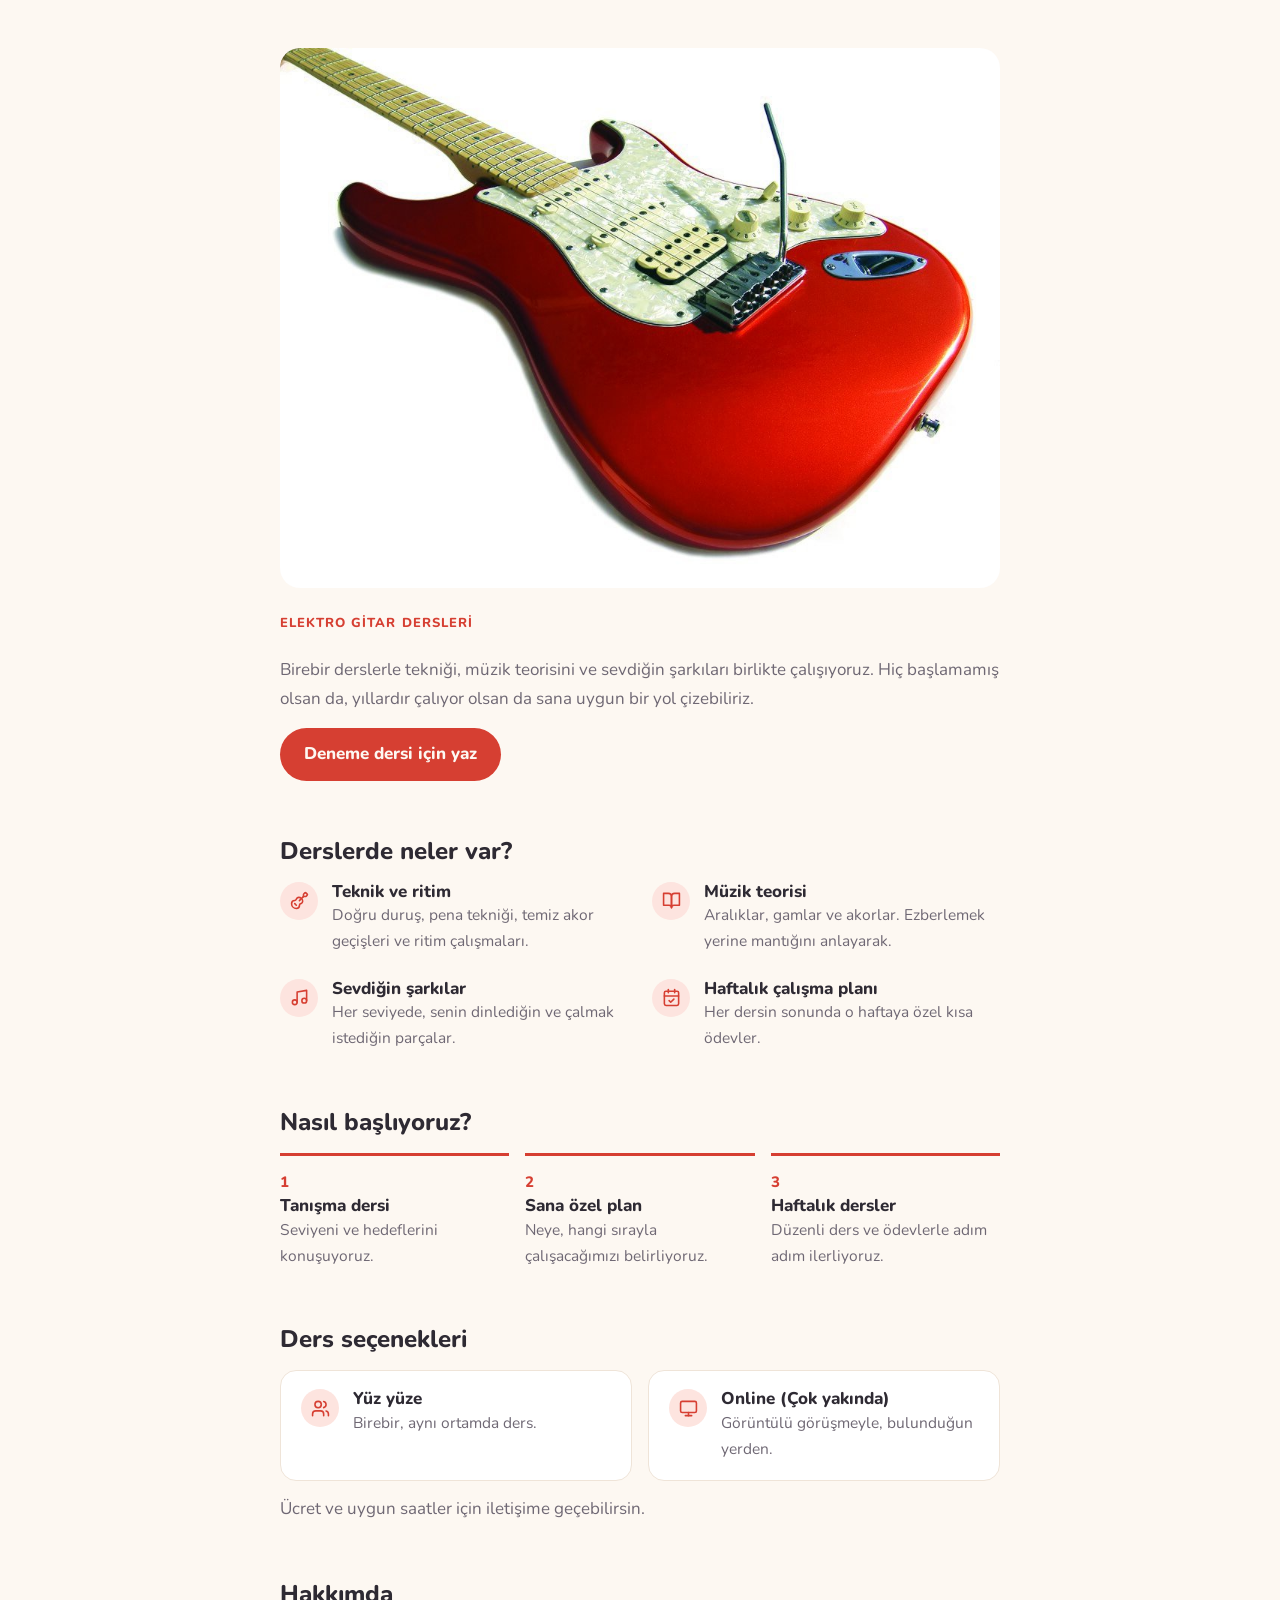
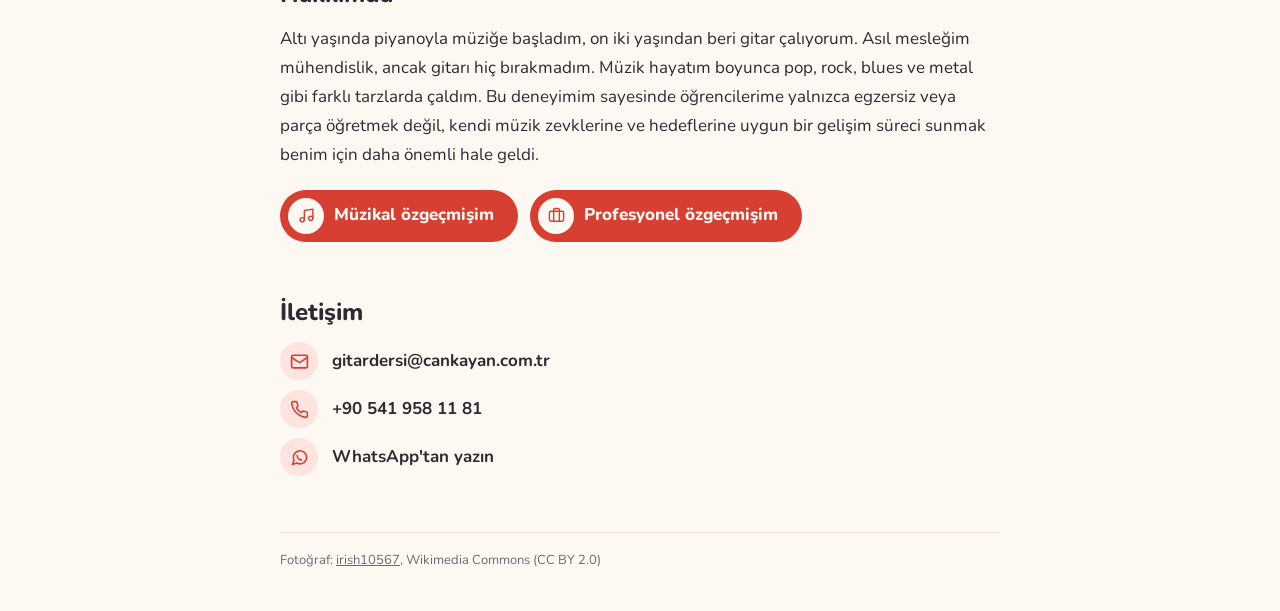
==== commit 96ec59db: "Özgeçmiş butonları deneme dersi butonu stiline getirildi, taslak sayfalar yayından kaldırıldı. Co-Au" ====
--- a/docs/index.html
+++ b/docs/index.html
@@ -106,14 +106,11 @@
 
     /* Özgeçmiş butonları */
     .ozgecmisler { display: flex; flex-wrap: wrap; gap: 12px; margin-top: 20px; }
-    .ozgecmisler a {
-      display: inline-flex; align-items: center; gap: 10px;
-      padding: 8px 20px 8px 8px; border-radius: 999px;
-      border: 1.5px solid var(--cizgi); background: var(--yuzey);
-      color: var(--yazi); font-weight: 800; text-decoration: none;
-    }
-    .ozgecmisler a:hover { border-color: var(--vurgu); color: var(--vurgu); }
-    .ozgecmisler .ikon { width: 34px; height: 34px; }
+    .ozgecmisler .buton { display: inline-flex; align-items: center; gap: 10px; padding: 8px 24px 8px 8px; transition: filter .15s, transform .15s; }
+    .ozgecmisler .buton:hover { filter: brightness(1.1); transform: translateY(-1px); }
+    /* Sayfa hazır olana kadar tıklanmaz; canlıya alırken data-href'i href yap ve aria-disabled'ı sil */
+    .ozgecmisler .buton[aria-disabled="true"] { cursor: default; }
+    .ozgecmisler .ikon { width: 36px; height: 36px; background: var(--bg); }
     .ozgecmisler .ikon svg { width: 17px; height: 17px; }
 
     @media (max-width: 600px) {
@@ -194,8 +191,8 @@
 		kendi müzik zevklerine ve hedeflerine uygun bir gelişim süreci sunmak benim için daha önemli hale geldi.
       </p>
       <div class="ozgecmisler">
-        <a href="ozgecmis-muzik.html"><span class="ikon"><svg><use href="#i-nota"/></svg></span>Müzikal özgeçmişim</a>
-        <a href="ozgecmis-profesyonel.html"><span class="ikon"><svg><use href="#i-canta"/></svg></span>Profesyonel özgeçmişim</a>
+        <a class="buton" data-href="ozgecmis-muzik.html" aria-disabled="true" title="Yakında"><span class="ikon"><svg><use href="#i-nota"/></svg></span>Müzikal özgeçmişim</a>
+        <a class="buton" data-href="ozgecmis-profesyonel.html" aria-disabled="true" title="Yakında"><span class="ikon"><svg><use href="#i-canta"/></svg></span>Profesyonel özgeçmişim</a>
       </div>
     </section>
 
